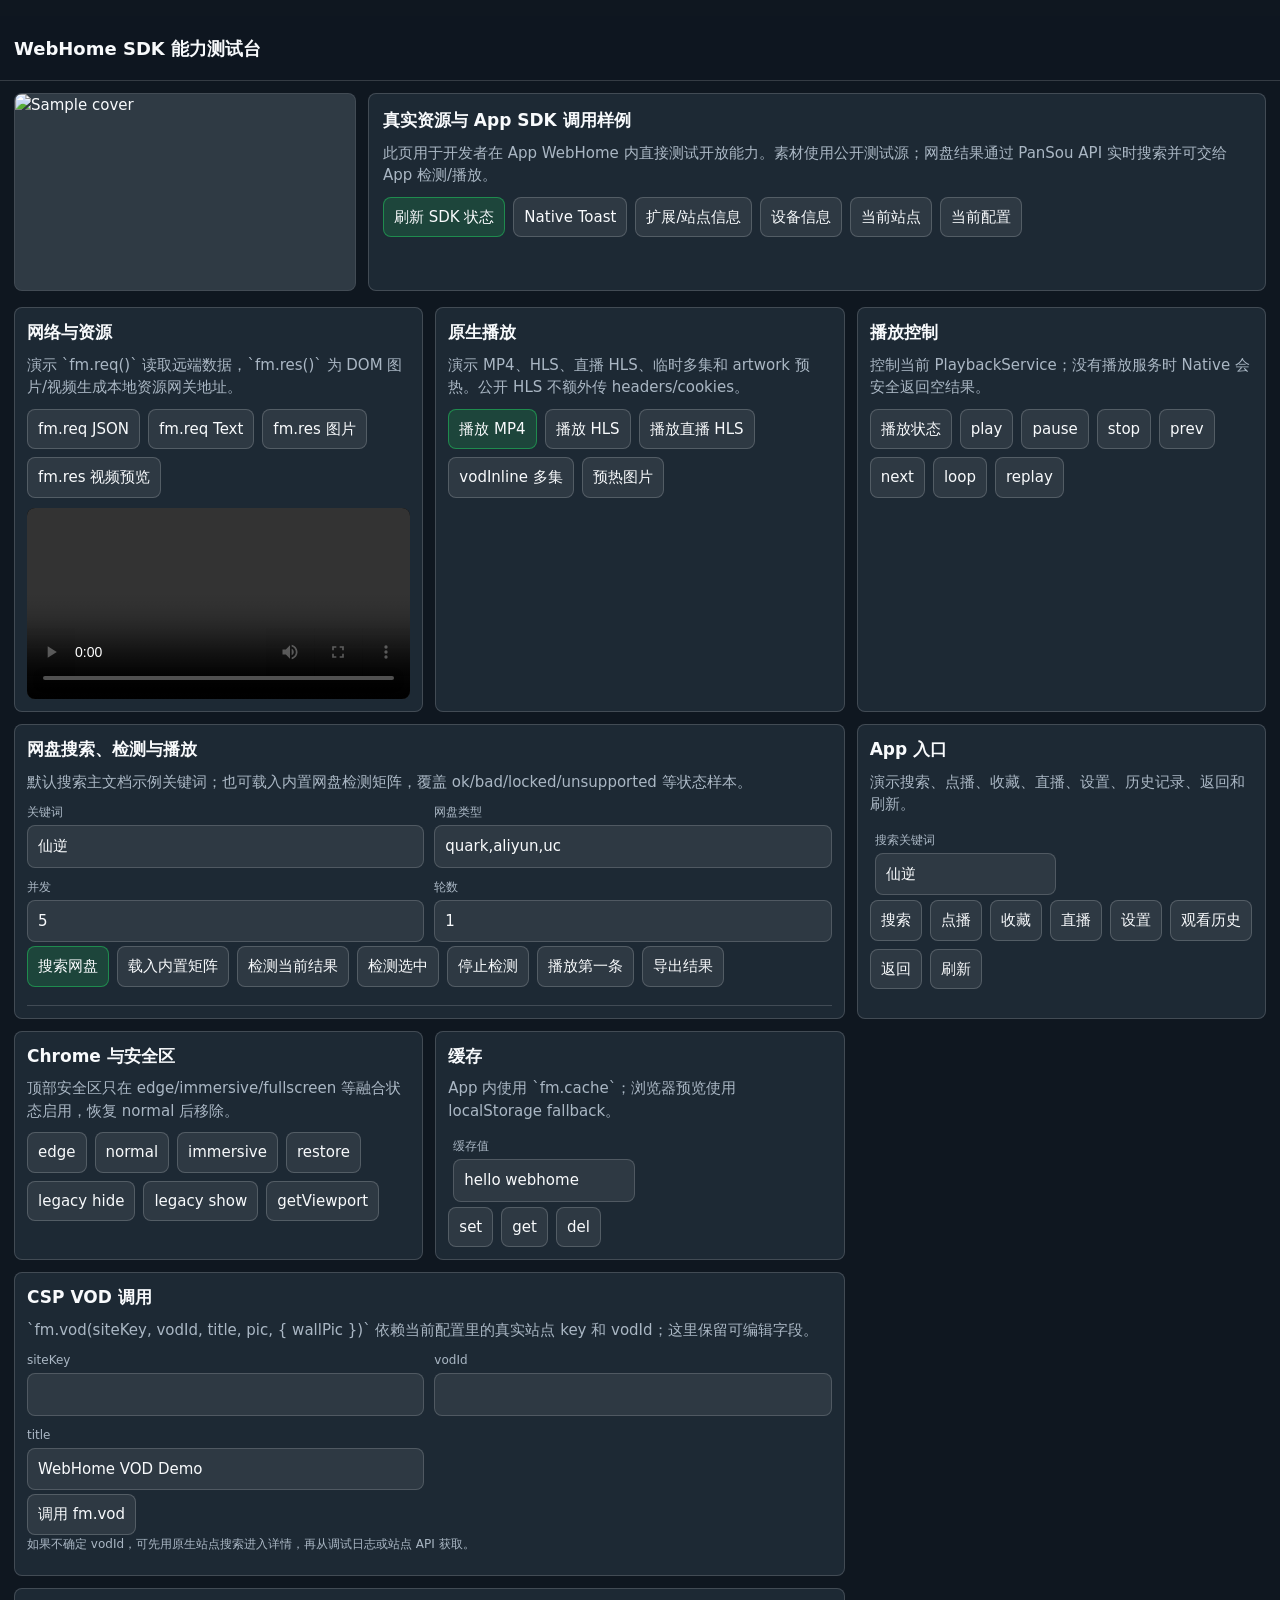
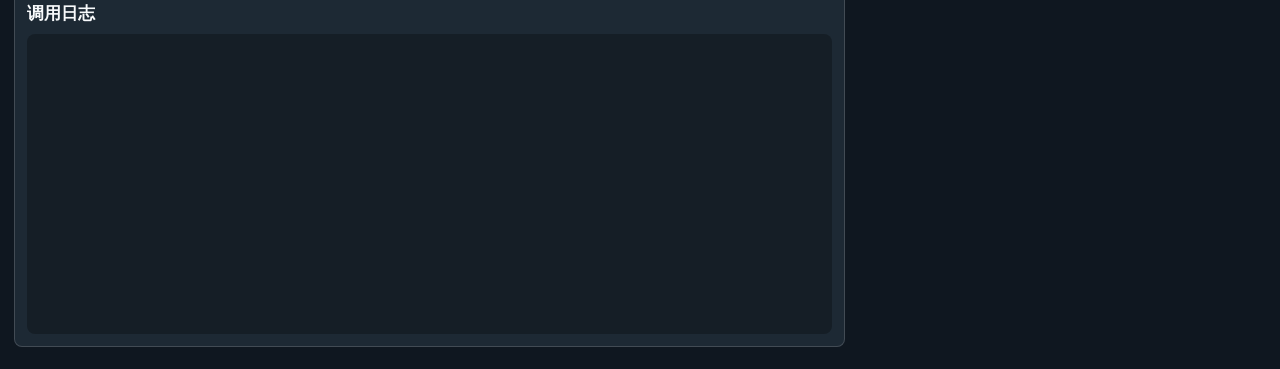
==== webhome-devkit/templates/homepages/app-capabilities-showcase.html @ 97c60332 "Add EXO-only base source (Media3-only, SDKs isolated, demo creds cleared) Import the Caiguale TV cli" ====
<!doctype html>
<html lang="zh-CN">
<head>
  <meta charset="utf-8">
  <meta name="viewport" content="width=device-width,initial-scale=1,viewport-fit=cover">
  <title>WebHome App Capabilities</title>
  <script>
    (function () {
      if (!Array.prototype.forEach) {
        Array.prototype.forEach = function (fn, thisArg) {
          for (var i = 0; i < this.length; i += 1) {
            if (i in this) fn.call(thisArg, this[i], i, this);
          }
        };
      }
      if (!Array.prototype.map) {
        Array.prototype.map = function (fn, thisArg) {
          var out = [];
          for (var i = 0; i < this.length; i += 1) {
            if (i in this) out.push(fn.call(thisArg, this[i], i, this));
          }
          return out;
        };
      }
      if (!Element.prototype.matches) {
        Element.prototype.matches = Element.prototype.msMatchesSelector || Element.prototype.webkitMatchesSelector;
      }
      if (!Element.prototype.closest) {
        Element.prototype.closest = function (selector) {
          var node = this;
          while (node && node.nodeType === 1) {
            if (node.matches && node.matches(selector)) return node;
            node = node.parentElement;
          }
          return null;
        };
      }
      if (!Element.prototype.replaceChildren) {
        Element.prototype.replaceChildren = function () {
          while (this.firstChild) this.removeChild(this.firstChild);
          for (var i = 0; i < arguments.length; i += 1) this.appendChild(arguments[i]);
        };
      }
      var cls = " webhome-ready";
      if (!("gap" in document.documentElement.style)) cls += " no-layout-gap";
      if (!window.CSS || !CSS.supports || !CSS.supports("top", "calc(1px + 1px)")) cls += " no-css-functions";
      if (!("aspectRatio" in document.documentElement.style)) cls += " no-aspect-ratio";
      document.documentElement.className += cls;
    })();
  </script>
  <style>
    :root {
      --fm-web-height: 100vh;
      --fm-safe-top: 0px;
      --fm-safe-right: 0px;
      --fm-safe-bottom: 0px;
      --fm-safe-left: 0px;
      --fm-status-bar-height: 0px;
      --safe-top: var(--fm-safe-top, 0px);
      --safe-bottom: var(--fm-safe-bottom, 0px);
      --active-safe-top: 0px;
      --bg: #0f1720;
      --panel: rgba(34, 46, 58, 0.82);
      --panel-soft: rgba(34, 46, 58, 0.56);
      --line: rgba(255, 255, 255, 0.16);
      --text: #f8fafc;
      --muted: #aab7c4;
      --accent: #22c55e;
      --accent-2: #38bdf8;
      --warn: #f59e0b;
    }
    @supports (top: max(0px, 1px)) {
      :root {
        --safe-top: max(var(--fm-safe-top, 0px), env(safe-area-inset-top, 0px));
        --safe-bottom: max(var(--fm-safe-bottom, 0px), env(safe-area-inset-bottom, 0px));
      }
    }
    html.safe-top-active {
      --active-safe-top: var(--safe-top);
    }
    html,
    body {
      min-height: var(--fm-web-height, 100vh);
      margin: 0;
      background: transparent;
      color: var(--text);
      font: 15px/1.5 system-ui, -apple-system, BlinkMacSystemFont, "Segoe UI", sans-serif;
    }
    html:not(.fm-native) body {
      background: var(--bg);
    }
    button,
    input,
    textarea {
      font: inherit;
    }
    button {
      min-height: 38px;
      border: 1px solid rgba(255, 255, 255, 0.18);
      border-radius: 8px;
      background: rgba(255, 255, 255, 0.08);
      color: var(--text);
      padding: 8px 10px;
    }
    button.primary {
      border-color: rgba(34, 197, 94, 0.55);
      background: rgba(34, 197, 94, 0.18);
    }
    button:focus,
    input:focus,
    textarea:focus {
      outline: 2px solid rgba(56, 189, 248, 0.95);
      outline-offset: 2px;
    }
    input,
    textarea {
      box-sizing: border-box;
      width: 100%;
      border: 1px solid var(--line);
      border-radius: 8px;
      background: rgba(255, 255, 255, 0.08);
      color: var(--text);
      padding: 9px 10px;
    }
    textarea {
      min-height: 72px;
      resize: vertical;
    }
    .app {
      min-height: var(--fm-web-height, 100vh);
      box-sizing: border-box;
      max-width: 1280px;
      margin: 0 auto;
      padding: 16px 14px calc(22px + var(--safe-bottom));
      padding: max(16px, var(--active-safe-top)) 14px calc(22px + var(--safe-bottom));
    }
    .topbar {
      position: sticky;
      top: var(--active-safe-top);
      z-index: 20;
      display: flex;
      align-items: center;
      justify-content: space-between;
      min-height: 48px;
      margin: 0 -14px 12px;
      padding: 8px 14px;
      background: rgba(15, 23, 32, 0.88);
      border-bottom: 1px solid var(--line);
    }
    .topbar h1 {
      margin: 0;
      font-size: 18px;
      letter-spacing: 0;
    }
    .status {
      display: flex;
      flex-wrap: wrap;
      margin: -4px;
    }
    .chip {
      margin: 4px;
      border: 1px solid var(--line);
      border-radius: 999px;
      padding: 4px 8px;
      color: var(--muted);
      background: rgba(255, 255, 255, 0.06);
      white-space: nowrap;
    }
    .chip.ok {
      color: #bbf7d0;
      border-color: rgba(34, 197, 94, 0.5);
    }
    .hero {
      display: flex;
      flex-wrap: wrap;
      margin: -6px -6px 10px;
    }
    .hero-media,
    .hero-copy {
      box-sizing: border-box;
      width: 100%;
      padding: 6px;
    }
    .hero-card,
    .panel {
      border: 1px solid var(--line);
      border-radius: 8px;
      background: var(--panel);
    }
    .hero-card {
      overflow: hidden;
    }
    .hero-media .hero-card {
      height: 148px;
    }
    .hero-card img {
      display: block;
      width: 100%;
      height: 100%;
      min-height: 0;
      object-fit: cover;
      object-position: center;
      background: rgba(255, 255, 255, 0.08);
    }
    .hero-copy-inner {
      min-height: 100%;
      box-sizing: border-box;
      padding: 14px;
    }
    .hero-copy h2,
    .panel h2 {
      margin: 0 0 8px;
      font-size: 17px;
      letter-spacing: 0;
    }
    .hero-copy p,
    .panel p {
      margin: 0 0 10px;
      color: var(--muted);
    }
    .grid {
      display: flex;
      flex-wrap: wrap;
      margin: -6px;
    }
    .panel-wrap {
      box-sizing: border-box;
      width: 100%;
      padding: 6px;
    }
    .panel {
      min-height: 100%;
      box-sizing: border-box;
      padding: 12px;
    }
    .actions {
      display: flex;
      flex-wrap: wrap;
      margin: -4px;
    }
    .actions button,
    .actions input {
      margin: 4px;
    }
    .actions input {
      width: 190px;
      min-height: 38px;
    }
    .preview-video {
      display: block;
      width: 100%;
      max-height: 220px;
      margin-top: 10px;
      border-radius: 8px;
      background: #000;
    }
    .two {
      display: flex;
      flex-wrap: wrap;
      margin: -5px;
    }
    .field {
      box-sizing: border-box;
      width: 100%;
      padding: 5px;
    }
    .field label {
      display: block;
      margin-bottom: 4px;
      color: var(--muted);
      font-size: 12px;
    }
    .result-list {
      margin-top: 10px;
      max-height: 280px;
      overflow: auto;
      border-top: 1px solid var(--line);
    }
    .mini-metrics {
      display: flex;
      flex-wrap: wrap;
      margin: 8px -4px 0;
    }
    .metric-small {
      min-width: 88px;
      margin: 4px;
      padding: 7px 8px;
      border: 1px solid rgba(255, 255, 255, 0.12);
      border-radius: 8px;
      background: rgba(255, 255, 255, 0.05);
      color: var(--muted);
      font-size: 12px;
    }
    .metric-small b {
      display: block;
      color: var(--text);
      font-size: 15px;
    }
    .result-item {
      padding: 10px 0;
      border-bottom: 1px solid var(--line);
    }
    .result-title {
      font-weight: 700;
    }
    .result-url {
      overflow-wrap: anywhere;
      color: var(--muted);
      font-size: 12px;
      margin: 4px 0 8px;
    }
    .result-head {
      display: flex;
      align-items: flex-start;
    }
    .result-head input {
      flex: 0 0 auto;
      width: 18px;
      height: 18px;
      margin: 2px 8px 0 0;
      accent-color: var(--accent-2);
    }
    .result-main {
      min-width: 0;
      flex: 1 1 auto;
    }
    .badge {
      display: inline-block;
      min-width: 56px;
      border-radius: 999px;
      padding: 3px 8px;
      background: rgba(255, 255, 255, 0.08);
      color: var(--muted);
      font-size: 12px;
      text-align: center;
    }
    .badge.ok { color: #bbf7d0; background: rgba(34, 197, 94, 0.15); }
    .badge.bad,
    .badge.error { color: #fecaca; background: rgba(239, 68, 68, 0.15); }
    .badge.locked { color: #fde68a; background: rgba(245, 158, 11, 0.15); }
    .badge.uncertain,
    .badge.preview { color: #bae6fd; background: rgba(56, 189, 248, 0.15); }
    .badge.unsupported,
    .badge.idle { color: #ddd6fe; background: rgba(139, 92, 246, 0.15); }
    .log {
      height: 280px;
      overflow: auto;
      margin: 0;
      padding: 10px;
      border-radius: 8px;
      background: rgba(0, 0, 0, 0.28);
      color: #dbeafe;
      font: 12px/1.5 ui-monospace, SFMono-Regular, Menlo, Consolas, monospace;
      white-space: pre-wrap;
      overflow-wrap: anywhere;
    }
    .note {
      color: var(--muted);
      font-size: 12px;
    }
    @media (min-width: 760px) {
      .hero-media {
        width: 32%;
      }
      .hero-copy {
        width: 68%;
      }
      .hero-media .hero-card {
        height: 180px;
      }
      .panel-wrap {
        width: 50%;
      }
      .panel-wrap.wide {
        width: 100%;
      }
      .field {
        width: 50%;
      }
    }
    @media (min-width: 1120px) {
      .hero-media {
        width: 28%;
      }
      .hero-copy {
        width: 72%;
      }
      .hero-media .hero-card {
        height: 196px;
      }
      .panel-wrap {
        width: 33.3333%;
      }
      .panel-wrap.wide {
        width: 66.6666%;
      }
    }
  </style>
</head>
<body>
  <main class="app">
    <header class="topbar">
      <h1>WebHome SDK 能力测试台</h1>
      <div class="status" id="statusChips"></div>
    </header>

    <section class="hero">
      <div class="hero-media">
        <div class="hero-card">
          <img id="coverImage" alt="Sample cover">
        </div>
      </div>
      <div class="hero-copy">
        <div class="hero-copy-inner hero-card">
          <h2>真实资源与 App SDK 调用样例</h2>
          <p>此页用于开发者在 App WebHome 内直接测试开放能力。素材使用公开测试源；网盘结果通过 PanSou API 实时搜索并可交给 App 检测/播放。</p>
          <div class="actions">
            <button class="primary" data-action="init">刷新 SDK 状态</button>
            <button data-action="toast">Native Toast</button>
            <button data-action="ext-info">扩展/站点信息</button>
            <button data-action="device">设备信息</button>
            <button data-action="site">当前站点</button>
            <button data-action="config">当前配置</button>
          </div>
        </div>
      </div>
    </section>

    <section class="grid">
      <div class="panel-wrap">
        <div class="panel">
          <h2>网络与资源</h2>
          <p>演示 `fm.req()` 读取远端数据，`fm.res()` 为 DOM 图片/视频生成本地资源网关地址。</p>
          <div class="actions">
            <button data-action="req-json">fm.req JSON</button>
            <button data-action="req-text">fm.req Text</button>
            <button data-action="res-image">fm.res 图片</button>
            <button data-action="res-video">fm.res 视频预览</button>
          </div>
          <video id="previewVideo" class="preview-video" controls playsinline></video>
        </div>
      </div>

      <div class="panel-wrap">
        <div class="panel">
          <h2>原生播放</h2>
          <p>演示 MP4、HLS、直播 HLS、临时多集和 artwork 预热。公开 HLS 不额外传 headers/cookies。</p>
          <div class="actions">
            <button class="primary" data-action="play-mp4">播放 MP4</button>
            <button data-action="play-hls">播放 HLS</button>
            <button data-action="play-live">播放直播 HLS</button>
            <button data-action="vod-inline">vodInline 多集</button>
            <button data-action="preload-art">预热图片</button>
          </div>
        </div>
      </div>

      <div class="panel-wrap">
        <div class="panel">
          <h2>播放控制</h2>
          <p>控制当前 PlaybackService；没有播放服务时 Native 会安全返回空结果。</p>
          <div class="actions">
            <button data-action="stat">播放状态</button>
            <button data-ctrl="play">play</button>
            <button data-ctrl="pause">pause</button>
            <button data-ctrl="stop">stop</button>
            <button data-ctrl="prev">prev</button>
            <button data-ctrl="next">next</button>
            <button data-ctrl="loop">loop</button>
            <button data-ctrl="replay">replay</button>
          </div>
        </div>
      </div>

      <div class="panel-wrap wide">
        <div class="panel">
          <h2>网盘搜索、检测与播放</h2>
          <p>默认搜索主文档示例关键词；也可载入内置网盘检测矩阵，覆盖 ok/bad/locked/unsupported 等状态样本。</p>
          <div class="two">
            <div class="field">
              <label for="panKeyword">关键词</label>
              <input id="panKeyword" value="仙逆">
            </div>
            <div class="field">
              <label for="panTypes">网盘类型</label>
              <input id="panTypes" value="quark,aliyun,uc">
            </div>
            <div class="field">
              <label for="panConcurrency">并发</label>
              <input id="panConcurrency" value="5">
            </div>
            <div class="field">
              <label for="panRounds">轮数</label>
              <input id="panRounds" value="1">
            </div>
          </div>
          <div class="actions">
            <button class="primary" data-action="pan-search">搜索网盘</button>
            <button data-action="pan-load-matrix">载入内置矩阵</button>
            <button data-action="pan-check-visible">检测当前结果</button>
            <button data-action="pan-check-selected">检测选中</button>
            <button data-action="pan-stop">停止检测</button>
            <button data-action="pan-play-first">播放第一条</button>
            <button data-action="pan-export">导出结果</button>
          </div>
          <div class="mini-metrics" id="panMetrics"></div>
          <div class="result-list" id="panResults"></div>
        </div>
      </div>

      <div class="panel-wrap">
        <div class="panel">
          <h2>App 入口</h2>
          <p>演示搜索、点播、收藏、直播、设置、历史记录、返回和刷新。</p>
          <div class="field">
            <label for="searchKeyword">搜索关键词</label>
            <input id="searchKeyword" value="仙逆">
          </div>
          <div class="actions">
            <button data-action="app-search">搜索</button>
            <button data-action="open-vod">点播</button>
            <button data-action="open-keep">收藏</button>
            <button data-action="open-live">直播</button>
            <button data-action="open-setting">设置</button>
            <button data-action="history">观看历史</button>
            <button data-action="back">返回</button>
            <button data-action="reload">刷新</button>
          </div>
        </div>
      </div>

      <div class="panel-wrap">
        <div class="panel">
          <h2>Chrome 与安全区</h2>
          <p>顶部安全区只在 edge/immersive/fullscreen 等融合状态启用，恢复 normal 后移除。</p>
          <div class="actions">
            <button data-action="chrome-edge">edge</button>
            <button data-action="chrome-normal">normal</button>
            <button data-action="chrome-immersive">immersive</button>
            <button data-action="chrome-restore">restore</button>
            <button data-action="toolbar-hide">legacy hide</button>
            <button data-action="toolbar-show">legacy show</button>
            <button data-action="viewport">getViewport</button>
          </div>
        </div>
      </div>

      <div class="panel-wrap">
        <div class="panel">
          <h2>缓存</h2>
          <p>App 内使用 `fm.cache`；浏览器预览使用 localStorage fallback。</p>
          <div class="field">
            <label for="cacheValue">缓存值</label>
            <input id="cacheValue" value="hello webhome">
          </div>
          <div class="actions">
            <button data-action="cache-set">set</button>
            <button data-action="cache-get">get</button>
            <button data-action="cache-del">del</button>
          </div>
        </div>
      </div>

      <div class="panel-wrap wide">
        <div class="panel">
          <h2>CSP VOD 调用</h2>
          <p>`fm.vod(siteKey, vodId, title, pic, { wallPic })` 依赖当前配置里的真实站点 key 和 vodId；这里保留可编辑字段。</p>
          <div class="two">
            <div class="field">
              <label for="vodSiteKey">siteKey</label>
              <input id="vodSiteKey" value="">
            </div>
            <div class="field">
              <label for="vodId">vodId</label>
              <input id="vodId" value="">
            </div>
            <div class="field">
              <label for="vodTitle">title</label>
              <input id="vodTitle" value="WebHome VOD Demo">
            </div>
          </div>
          <div class="actions">
            <button data-action="vod">调用 fm.vod</button>
          </div>
          <p class="note">如果不确定 vodId，可先用原生站点搜索进入详情，再从调试日志或站点 API 获取。</p>
        </div>
      </div>

      <div class="panel-wrap wide">
        <div class="panel">
          <h2>调用日志</h2>
          <pre class="log" id="log"></pre>
        </div>
      </div>
    </section>
  </main>

  <script>
    (function () {
      var TEST = {
        apiJson: "https://so.252035.xyz/api/search",
        apiText: "https://sf1-cdn-tos.huoshanstatic.com/obj/media-fe/xgplayer_doc_video/hls/xgplayer-demo.m3u8",
        mp4: "https://sf1-cdn-tos.huoshanstatic.com/obj/media-fe/xgplayer_doc_video/mp4/xgplayer-demo-720p.mp4",
        hls: "https://sf1-cdn-tos.huoshanstatic.com/obj/media-fe/xgplayer_doc_video/hls/xgplayer-demo.m3u8",
        liveHls: "https://sf1-cdn-tos.huoshanstatic.com/obj/media-fe/xgplayer_doc_video/hls/xgplayer-demo.m3u8",
        hlsAlt: "https://sf1-cdn-tos.huoshanstatic.com/obj/media-fe/xgplayer_doc_video/hls/xgplayer-demo.m3u8",
        poster: "https://puui.qpic.cn/vcover_vt_pic/0/mzc00200aaogpgh1695600088596/0",
        backdrop: "https://vcover-vt-pic.puui.qpic.cn/vcover_vt_pic/0/mzc00200aaogpgh1695600088596/0",
        panApi: "https://so.252035.xyz/api/search",
        fallbackPan: [
          { group: "PanSou", type: "quark", url: "https://pan.quark.cn/s/ce7cdc572efb", password: "", title: "PanSou sample quark" },
          { group: "PanSou", type: "aliyun", url: "https://www.alipan.com/s/hLG6Zkmvtip", password: "", title: "PanSou sample aliyun" },
          { group: "PanSou", type: "uc", url: "https://drive.uc.cn/s/e47cb865729f4", password: "", title: "PanSou sample uc" }
        ],
        panMatrix: [
          { group: "UC网盘", type: "uc", url: "https://drive.uc.cn/s/e1ebe95d144c4?public=1", title: "UC 公开分享" },
          { group: "UC网盘", type: "uc", url: "https://drive.uc.cn/s/m7and23e132a1?public=1", title: "UC 无效样本" },
          { group: "阿里云", type: "aliyun", url: "https://www.aliyundrive.com/s/hz1HHxhahsE", title: "aliyundrive 公开分享" },
          { group: "阿里云", type: "aliyun", url: "https://www.alipan.com/s/QbaHJ71QjV1", title: "alipan 公开分享" },
          { group: "阿里云", type: "aliyun", url: "https://www.alipan.com/s/GMrv1QCZhNB", title: "alipan 带提取码" },
          { group: "115", type: "115", url: "https://115cdn.com/s/swh88n13z72?password=r9b2#", password: "", title: "115 带访问码" },
          { group: "115", type: "115", url: "https://115.com/s/sw313r03zx1", title: "115 失效/违规样本" },
          { group: "夸克", type: "quark", url: "https://pan.quark.cn/s/9803af406f13", title: "夸克公开分享" },
          { group: "夸克", type: "quark", url: "https://pan.quark.cn/s/f161a5364657", title: "夸克提取码样本" },
          { group: "夸克", type: "quark", url: "https://pan.quark.cn/s/9803af406f15", title: "夸克不存在样本" },
          { group: "123", type: "123", url: "https://www.123pan.com/s/i4uaTd-WHn0", title: "123pan 公开分享" },
          { group: "123", type: "123", url: "https://www.123912.com/s/U8f2Td-ZeOX", title: "123912 域名" },
          { group: "123", type: "123", url: "https://www.123pan.com/s/A6cA-AKH11", title: "123 外链不存在样本" },
          { group: "天翼", type: "tianyi", url: "https://cloud.189.cn/t/viy2quQzMBne", title: "天翼公开分享" },
          { group: "天翼", type: "tianyi", url: "https://cloud.189.cn/web/share?code=UfUjiiFRbymq", title: "天翼带密码长链接" },
          { group: "天翼", type: "tianyi", url: "https://cloud.189.cn/t/notexist", title: "天翼不存在样本" },
          { group: "百度", type: "baidu", url: "https://pan.baidu.com/s/1rIcc6X7D3rVzNSqivsRejw?pwd=0w0j", password: "", title: "百度带提取码分享" },
          { group: "百度", type: "baidu", url: "https://pan.baidu.com/s/1TMhfQ5yNnlPPSGbw4RQ-LA?pwd=6j77", password: "", title: "百度提取码样本" },
          { group: "百度", type: "baidu", url: "https://pan.baidu.com/s/1notexist", title: "百度不存在样本" }
        ]
      };
      var root = document.documentElement;
      var state = {
        chromeMode: "",
        systemBarsHidden: false,
        panResults: [],
        panRunning: false,
        panAbort: false,
        panTotal: 0,
        panDone: 0,
        panStartedAt: 0,
        panLastExport: null
      };

      function $(id) {
        return document.getElementById(id);
      }

      function text(value) {
        if (value == null) return "";
        return String(value);
      }

      function short(value, length) {
        value = text(value);
        length = length || 700;
        return value.length > length ? value.slice(0, length) + "...(" + value.length + " chars)" : value;
      }

      function json(value) {
        try {
          return JSON.stringify(value, null, 2);
        } catch (e) {
          return String(value);
        }
      }

      function log(name, value) {
        var el = $("log");
        var line = "[" + new Date().toLocaleTimeString() + "] " + name + "\n" + short(typeof value === "string" ? value : json(value), 2200) + "\n\n";
        el.textContent = line + el.textContent;
      }

      function localHeaders(headers) {
        var out = {};
        if (!headers || !headers.forEach) return out;
        headers.forEach(function (value, key) {
          out[key] = value;
        });
        return out;
      }

      function browserSdk() {
        return {
          req: function (url, options) {
            options = options || {};
            if (!window.fetch) {
              return Promise.resolve({ ok: false, status: 0, url: url, headers: {}, body: "", error: "fetch unavailable" });
            }
            return fetch(url, {
              method: options.method || "GET",
              headers: options.headers || {},
              body: options.body || undefined
            }).then(function (response) {
              var type = options.responseType || "text";
              var bodyPromise = type === "json" ? response.json() : response.text();
              return bodyPromise.then(function (body) {
                return { ok: response.ok, status: response.status, url: response.url, headers: localHeaders(response.headers), body: body };
              });
            }).catch(function (e) {
              return { ok: false, status: 0, url: url, headers: {}, body: "", error: e && e.message ? e.message : String(e) };
            });
          },
          res: function (url) { return url; },
          play: function (url, title, options) {
            $("previewVideo").src = url;
            $("previewVideo").play().catch(function () {});
            return Promise.resolve({ preview: true, url: url, title: title, options: options || {} });
          },
          vod: function (siteKey, vodId, title, pic, options) {
            return Promise.resolve({ preview: true, siteKey: siteKey, vodId: vodId, title: title, pic: pic, options: options || {} });
          },
          vodInline: function (payload) { return Promise.resolve({ preview: true, payload: payload }); },
          preloadArtwork: function (pic, wallPic) {
            var img1 = new Image();
            var img2 = new Image();
            img1.src = pic;
            img2.src = wallPic;
            return Promise.resolve({ preview: true, pic: pic, wallPic: wallPic });
          },
          ctrl: function (action) { return Promise.resolve({ preview: true, action: action }); },
          stat: function () { return Promise.resolve({ preview: true, state: 1 }); },
          search: function (keyword, options) { return Promise.resolve({ preview: true, keyword: keyword, options: options || {} }); },
          openVod: function () { return Promise.resolve({ preview: true, open: "vod" }); },
          openLive: function () { return Promise.resolve({ preview: true, open: "live" }); },
          openKeep: function () { return Promise.resolve({ preview: true, open: "keep" }); },
          openSetting: function () { return Promise.resolve({ preview: true, open: "setting" }); },
          history: function () { return Promise.resolve([]); },
          pan: {
            check: function (items) {
              return Promise.resolve(items.map(function (item) {
                return { type: item.type, url: item.url, state: "preview" };
              }));
            },
            play: function (item) { return Promise.resolve({ preview: true, item: item }); }
          },
          check: function (items) { return this.pan.check(items); },
          cache: {
            get: function (key, rule) { return Promise.resolve(localStorage.getItem("fm-demo:" + (rule || "") + ":" + key) || ""); },
            set: function (key, value, rule) { localStorage.setItem("fm-demo:" + (rule || "") + ":" + key, value); return Promise.resolve({}); },
            del: function (key, rule) { localStorage.removeItem("fm-demo:" + (rule || "") + ":" + key); return Promise.resolve({}); }
          },
          ui: {
            setToolbar: function (visible) { return Promise.resolve({ preview: true, toolbar: visible }); },
            setChrome: function (options) { updateSafeAreaMode({ chromeMode: options && options.mode ? options.mode : "normal", systemBarsHidden: false }); return Promise.resolve({ preview: true, chrome: options }); },
            restoreChrome: function () { updateSafeAreaMode({ chromeMode: "edge", systemBarsHidden: false }); return Promise.resolve({ preview: true, restore: true }); },
            getViewport: function () { return Promise.resolve({ width: innerWidth, height: innerHeight, safeTop: 0, safeBottom: 0, chromeMode: state.chromeMode || "browser", systemBarsHidden: false }); }
          },
          ext: {
            info: function () { return Promise.resolve({ preview: true, enabled: false }); },
            log: function (message, data) { log("fm.ext.log preview", { message: message, data: data }); return Promise.resolve({}); },
            toast: function (message) { log("toast preview", message); return Promise.resolve({}); }
          },
          device: function () { return Promise.resolve({ name: navigator.userAgent, ip: location.origin, type: -1, time: Date.now() }); },
          site: function () { return Promise.resolve({ key: "browser-preview", name: "Browser Preview", homePage: location.href, type: 3 }); },
          config: function () { return Promise.resolve({ id: 0, url: location.href, desc: "Browser Preview", driveCheck: true }); },
          back: function () { history.back(); return Promise.resolve({ preview: true }); },
          reload: function () { location.reload(); return Promise.resolve({ preview: true }); }
        };
      }

      function sdk() {
        return window.fm || browserSdk();
      }

      function call(name, fn) {
        var started = Date.now();
        log(name + " start", {});
        try {
          return Promise.resolve(fn(sdk())).then(function (value) {
            log(name + " ok (" + (Date.now() - started) + "ms)", value == null ? {} : value);
            refreshStatus();
            return value;
          }).catch(function (e) {
            log(name + " error", e && e.stack ? e.stack : e);
          });
        } catch (e) {
          log(name + " error", e && e.stack ? e.stack : e);
          return Promise.resolve();
        }
      }

      function readRootPixel(name) {
        var value = getComputedStyle(root).getPropertyValue(name);
        var numberValue = parseFloat(value || "0");
        return isNaN(numberValue) ? 0 : numberValue;
      }

      function shouldUseTopSafeArea(detail) {
        detail = detail || {};
        var mode = String(detail.chromeMode || state.chromeMode || "").toLowerCase();
        var hidden = typeof detail.systemBarsHidden === "undefined" ? state.systemBarsHidden : !!detail.systemBarsHidden;
        var safeTop = Number(detail.safeTop);
        var statusBarHeight = Number(detail.statusBarHeight);
        if (isNaN(safeTop)) safeTop = readRootPixel("--fm-safe-top");
        if (isNaN(statusBarHeight)) statusBarHeight = readRootPixel("--fm-status-bar-height");
        if (hidden && safeTop <= 0 && statusBarHeight <= 0) return false;
        return mode === "edge" || mode === "immersive" || mode === "fullscreen" || hidden;
      }

      function updateSafeAreaMode(detail) {
        detail = detail || {};
        if (detail.chromeMode) state.chromeMode = String(detail.chromeMode).toLowerCase();
        if (typeof detail.systemBarsHidden !== "undefined") state.systemBarsHidden = !!detail.systemBarsHidden;
        root.classList.toggle("safe-top-active", shouldUseTopSafeArea(detail));
        refreshStatus();
      }

      function refreshSafeAreaMode() {
        if (!window.fm || !fm.ui || !fm.ui.getViewport) {
          updateSafeAreaMode({});
          return Promise.resolve({});
        }
        return Promise.resolve(fm.ui.getViewport()).then(function (detail) {
          updateSafeAreaMode(detail || {});
          return detail;
        }).catch(function () {
          updateSafeAreaMode({});
          return {};
        });
      }

      function refreshStatus() {
        var chips = [
          { text: window.fm ? "SDK: native" : "SDK: browser", ok: !!window.fm },
          { text: "mode: " + (state.chromeMode || "unknown"), ok: root.classList.contains("safe-top-active") },
          { text: "safeTop: " + readRootPixel("--fm-safe-top") + "px", ok: readRootPixel("--fm-safe-top") > 0 }
        ];
        $("statusChips").innerHTML = chips.map(function (chip) {
          return '<span class="chip ' + (chip.ok ? "ok" : "") + '">' + escapeHtml(chip.text) + '</span>';
        }).join("");
      }

      function escapeHtml(value) {
        return text(value)
          .replace(/&/g, "&amp;")
          .replace(/</g, "&lt;")
          .replace(/>/g, "&gt;")
          .replace(/"/g, "&quot;");
      }

      function mediaOptions(format) {
        return {
          pic: TEST.poster,
          wallPic: TEST.backdrop,
          format: format || undefined
        };
      }

      function normalizePanItem(item, index) {
        item = item || {};
        return {
          id: item.id || ("pan-" + index + "-" + Math.random()),
          group: item.group || "PanSou",
          type: item.type || "quark",
          url: item.url || "",
          password: item.password || item.pwd || "",
          title: item.title || item.note || item.name || item.url || "pan resource",
          pic: item.pic || TEST.poster,
          wallPic: item.wallPic || TEST.backdrop,
          selected: item.selected !== false,
          state: item.state || "idle",
          summary: item.summary || "",
          cache_hit: !!item.cache_hit,
          elapsed: item.elapsed || 0,
          raw: item.raw || null,
          error: item.error || ""
        };
      }

      function renderPanResults(items) {
        state.panResults = (items || []).map(function (item, index) {
          return normalizePanItem(item, index);
        });
        updatePanMetrics();
        if (!state.panResults.length) {
          $("panResults").innerHTML = '<div class="result-item"><div class="note">暂无结果</div></div>';
          return;
        }
        $("panResults").innerHTML = state.panResults.map(function (item, index) {
          return '<div class="result-item" data-index="' + index + '">'
            + '<div class="result-head">'
            + '<input type="checkbox" data-pan-select="' + index + '"' + (item.selected ? " checked" : "") + '>'
            + '<div class="result-main">'
            + '<div class="result-title">' + escapeHtml(item.title || item.note || item.url) + '</div>'
            + '<div class="result-url">' + escapeHtml(item.group + " | " + item.type + " | " + item.url + (item.password ? " | pwd: """)) + '</div>'
            + '<span class="badge ' + escapeHtml(item.state) + '">' + escapeHtml(item.state) + '</span> '
            + '<span class="note">' + escapeHtml((item.cache_hit ? "cache hit · " : "") + (item.elapsed ? item.elapsed + "ms · " : "") + (item.error || item.summary || "")) + '</span>'
            + '<div class="actions">'
            + '<button data-pan-check="' + index + '">检测</button>'
            + '<button class="primary" data-pan-play="' + index + '">播放</button>'
            + '</div>'
            + '</div>'
            + '</div>'
            + '</div>';
        }).join("");
      }

      function updatePanRow(index) {
        var item = state.panResults[index];
        var row = document.querySelector('[data-index="' + index + '"]');
        if (!item || !row) {
          updatePanMetrics();
          return;
        }
        var badge = row.querySelector(".badge");
        var note = row.querySelector(".note");
        if (badge) {
          badge.className = "badge " + item.state;
          badge.textContent = item.state;
        }
        if (note) {
          note.textContent = (item.cache_hit ? "cache hit · " : "") + (item.elapsed ? item.elapsed + "ms · " : "") + (item.error || item.summary || "");
        }
        updatePanMetrics();
      }

      function updatePanMetrics() {
        var items = state.panResults || [];
        var counts = {};
        var done = 0;
        var cache = 0;
        items.forEach(function (item) {
          counts[item.state] = (counts[item.state] || 0) + 1;
          if (item.state !== "idle" && item.state !== "running") done += 1;
          if (item.cache_hit) cache += 1;
        });
        $("panMetrics").innerHTML = [
          ["完成", state.panRunning ? state.panDone + "/" + state.panTotal : done + "/" + items.length],
          ["ok/bad/locked", (counts.ok || 0) + "/" + (counts.bad || 0) + "/" + (counts.locked || 0)],
          ["uncertain/error", ((counts.uncertain || 0) + (counts.unsupported || 0)) + "/" + (counts.error || 0)],
          ["缓存命中", cache],
          ["耗时", state.panStartedAt ? (Date.now() - state.panStartedAt) + "ms" : "0ms"]
        ].map(function (metric) {
          return '<span class="metric-small"><b>' + escapeHtml(metric[1]) + '</b>' + escapeHtml(metric[0]) + '</span>';
        }).join("");
      }

      function normalizePanResults(body) {
        var data = body && body.data ? body.data : body;
        var merged = data && data.merged_by_type ? data.merged_by_type : {};
        var out = [];
        Object.keys(merged).forEach(function (type) {
          var list = merged[type] || [];
          list.slice(0, 5).forEach(function (item) {
            out.push({
              group: "PanSou",
              type: type,
              url: item.url,
              password: item.password || item.pwd || "",
              title: item.note || item.name || type + " resource",
              pic: item.images && item.images[0] ? item.images[0] : TEST.poster,
              wallPic: TEST.backdrop
            });
          });
        });
        return out.slice(0, 18);
      }

      function panSearch(api) {
        var keyword = $("panKeyword").value || "仙逆";
        var types = ($("panTypes").value || "quark,aliyun,uc").split(",");
        var cleanTypes = [];
        types.forEach(function (item) {
          item = item.replace(/^\s+|\s+$/g, "");
          if (item) cleanTypes.push(item);
        });
        return api.req(TEST.panApi, {
          method: "POST",
          headers: { "Content-Type": "application/json" },
          body: JSON.stringify({ kw: keyword, res: "merge", src: "all", cloud_types: cleanTypes }),
          responseType: "json",
          timeout: 30
        }).then(function (response) {
          if (!response || !response.ok) {
            renderPanResults(TEST.fallbackPan);
            return { response: response, fallback: TEST.fallbackPan };
          }
          var items = normalizePanResults(response.body);
          if (!items.length) items = TEST.fallbackPan;
          renderPanResults(items);
          return { total: items.length, items: items.slice(0, 5) };
        });
      }

      function panCheckItems(api, items) {
        return api.config().then(function (config) {
          if (config && config.driveCheck === false) return { skipped: "driveCheck disabled" };
          return api.pan.check(items.map(function (item) {
            return { type: item.type, url: item.url, password: item.password || item.pwd || "" };
          }));
        });
      }

      function panResultList(response) {
        if (!response) return [];
        if (response.results && response.results.length) return response.results;
        if (response.length) return response;
        if (response.skipped) return [{ state: "unsupported", summary: response.skipped }];
        return [];
      }

      function applyPanResult(index, result, elapsed) {
        var item = state.panResults[index];
        if (!item) return;
        result = result || {};
        item.raw = result;
        item.state = result.state || "uncertain";
        item.summary = result.summary || result.message || "无返回说明";
        item.cache_hit = !!result.cache_hit;
        item.elapsed = elapsed || 0;
        item.error = "";
        updatePanRow(index);
      }

      function applyPanError(index, error, elapsed) {
        var item = state.panResults[index];
        if (!item) return;
        item.raw = null;
        item.state = "error";
        item.summary = "";
        item.cache_hit = false;
        item.elapsed = elapsed || 0;
        item.error = error && error.message ? error.message : String(error || "检测失败");
        updatePanRow(index);
      }

      function panSelectedIndexes(limitAll) {
        var indexes = [];
        state.panResults.forEach(function (item, index) {
          if (limitAll || item.selected) indexes.push(index);
        });
        return indexes;
      }

      function numberInput(id, min, max, fallback) {
        var value = Number($(id).value || fallback);
        if (isNaN(value)) value = fallback;
        return Math.max(min, Math.min(max, value));
      }

      function runPanBatch(api, indexes) {
        if (!indexes.length || state.panRunning) return Promise.resolve({ skipped: "no items" });
        var started = Date.now();
        state.panRunning = true;
        state.panAbort = false;
        state.panTotal = indexes.length;
        state.panDone = 0;
        state.panStartedAt = started;
        indexes.forEach(function (index) {
          state.panResults[index].state = "running";
          state.panResults[index].error = "";
          state.panResults[index].elapsed = 0;
          updatePanRow(index);
        });
        return panCheckItems(api, indexes.map(function (index) { return state.panResults[index]; })).then(function (response) {
          var results = panResultList(response);
          indexes.forEach(function (index, offset) {
            applyPanResult(index, results[offset] || results[0], Date.now() - started);
          });
          state.panDone = indexes.length;
          return { count: indexes.length, elapsed: Date.now() - started, response: response };
        }).catch(function (e) {
          indexes.forEach(function (index) { applyPanError(index, e, Date.now() - started); });
          return { error: e && e.message ? e.message : String(e) };
        }).then(function (result) {
          state.panRunning = false;
          updatePanMetrics();
          return result;
        });
      }

      function runPanConcurrent(api, indexes) {
        if (!indexes.length || state.panRunning) return Promise.resolve({ skipped: "no items" });
        var concurrency = numberInput("panConcurrency", 1, 20, 5);
        var rounds = numberInput("panRounds", 1, 20, 1);
        var jobs = [];
        var cursor = 0;
        var started = Date.now();
        var workers = [];
        indexes.forEach(function (index) {
          for (var i = 0; i < rounds; i += 1) jobs.push({ index: index, round: i });
        });
        state.panRunning = true;
        state.panAbort = false;
        state.panTotal = jobs.length;
        state.panDone = 0;
        state.panStartedAt = started;
        function nextJob() {
          if (state.panAbort) return Promise.resolve();
          var job = jobs[cursor];
          cursor += 1;
          if (!job) return Promise.resolve();
          var item = state.panResults[job.index];
          var itemStart = Date.now();
          item.state = "running";
          item.error = "";
          updatePanRow(job.index);
          return panCheckItems(api, [item]).then(function (response) {
            var results = panResultList(response);
            applyPanResult(job.index, results[0], Date.now() - itemStart);
            if (job.round > 0) item.summary = (item.summary || "") + " · round " + (job.round + 1);
            updatePanRow(job.index);
          }).catch(function (e) {
            applyPanError(job.index, e, Date.now() - itemStart);
          }).then(function () {
            state.panDone += 1;
            updatePanMetrics();
            return nextJob();
          });
        }
        for (var w = 0; w < Math.min(concurrency, jobs.length); w += 1) workers.push(nextJob());
        return Promise.all(workers).then(function () {
          state.panRunning = false;
          updatePanMetrics();
          return { jobs: jobs.length, done: state.panDone, concurrency: concurrency, rounds: rounds, elapsed: Date.now() - started };
        });
      }

      function panPlay(api, item) {
        return api.pan.play({
          type: item.type,
          url: item.url,
          password: item.password || "",
          title: item.title || item.url,
          pic: item.pic || TEST.poster,
          wallPic: item.wallPic || TEST.backdrop
        });
      }

      var actions = {
        init: function () { return refreshSafeAreaMode(); },
        toast: function (api) { return api.ext && api.ext.toast ? api.ext.toast("WebHome SDK toast") : {}; },
        "ext-info": function (api) { return api.ext && api.ext.info ? api.ext.info() : {}; },
        device: function (api) { return api.device(); },
        site: function (api) { return api.site(); },
        config: function (api) { return api.config(); },
        "req-json": function (api) {
          return api.req(TEST.apiJson, {
            method: "POST",
            headers: { "Content-Type": "application/json" },
            body: JSON.stringify({ kw: "仙逆", res: "merge", src: "all", cloud_types: ["quark"] }),
            responseType: "json",
            timeout: 15
          });
        },
        "req-text": function (api) { return api.req(TEST.apiText, { responseType: "text", timeout: 15 }); },
        "res-image": function (api) {
          $("coverImage").src = api.res(TEST.backdrop);
          return { src: $("coverImage").src };
        },
        "res-video": function (api) {
          $("previewVideo").src = api.res(TEST.mp4);
          return { src: $("previewVideo").src };
        },
        "play-mp4": function (api) { return api.play(TEST.mp4, "XGPlayer domestic MP4", mediaOptions()); },
        "play-hls": function (api) { return api.play(TEST.hls, "XGPlayer domestic HLS", mediaOptions("application/x-mpegURL")); },
        "play-live": function (api) { return api.play(TEST.liveHls, "Domestic HLS live-style demo", mediaOptions("application/x-mpegURL")); },
        "vod-inline": function (api) {
          window.__fmWebHomeInlineResolver = function (episode) {
            if (episode && episode.name === "Resolver HLS") {
              return Promise.resolve({ url: TEST.hlsAlt, format: "application/x-mpegURL" });
            }
            return Promise.resolve({ url: TEST.mp4 });
          };
          return api.vodInline({
            vod_id: "webhome-sdk-showcase",
            vod_name: "WebHome SDK Showcase",
            vod_pic: TEST.poster,
            wallPic: TEST.backdrop,
            vod_play_from: "WebHome Demo",
            mark: "MP4",
            episodes: [
              { name: "MP4", url: TEST.mp4 },
              { name: "HLS", url: TEST.hls, format: "application/x-mpegURL" },
              { name: "Live HLS", url: TEST.liveHls, format: "application/x-mpegURL" },
              { name: "Resolver HLS", pageUrl: location.href + "#resolver", resolve: true }
            ]
          });
        },
        "preload-art": function (api) { return api.preloadArtwork(TEST.poster, TEST.backdrop); },
        stat: function (api) { return api.stat(); },
        "pan-search": panSearch,
        "pan-load-matrix": function () {
          renderPanResults(TEST.panMatrix);
          return { count: TEST.panMatrix.length };
        },
        "pan-check-visible": function (api) {
          if (!state.panResults.length) renderPanResults(TEST.fallbackPan);
          return runPanBatch(api, panSelectedIndexes(true).slice(0, 10));
        },
        "pan-check-selected": function (api) {
          if (!state.panResults.length) renderPanResults(TEST.fallbackPan);
          return runPanConcurrent(api, panSelectedIndexes(false));
        },
        "pan-stop": function () {
          state.panAbort = true;
          return { stopping: true, done: state.panDone, total: state.panTotal };
        },
        "pan-play-first": function (api) {
          var item = state.panResults[0] || TEST.fallbackPan[0];
          return panPlay(api, item);
        },
        "pan-export": function () {
          state.panLastExport = {
            exported_at: new Date().toISOString(),
            results: state.panResults.map(function (item) {
              return {
                group: item.group,
                type: item.type,
                url: item.url,
                password: item.password,
                title: item.title,
                state: item.state,
                summary: item.summary,
                cache_hit: item.cache_hit,
                elapsed: item.elapsed,
                error: item.error,
                raw: item.raw
              };
            })
          };
          return state.panLastExport;
        },
        "app-search": function (api) { return api.search($("searchKeyword").value || "仙逆", { direct: true }); },
        "open-vod": function (api) { return api.openVod(); },
        "open-keep": function (api) { return api.openKeep(); },
        "open-live": function (api) { return api.openLive(); },
        "open-setting": function (api) { return api.openSetting(); },
        history: function (api) { return api.history(); },
        back: function (api) { return api.back(); },
        reload: function (api) { return api.reload(); },
        "chrome-edge": function (api) { return api.ui.setChrome({ mode: "edge", statusBarStyle: "light", navigationBarStyle: "light", restoreAffordance: "auto", startup: true }); },
        "chrome-normal": function (api) { return api.ui.setChrome({ mode: "normal", statusBarStyle: "auto", navigationBarStyle: "auto", startup: true }); },
        "chrome-immersive": function (api) { return api.ui.setChrome({ mode: "immersive", statusBarStyle: "light", navigationBarStyle: "light", restoreAffordance: "native" }); },
        "chrome-restore": function (api) { return api.ui.restoreChrome(); },
        "toolbar-hide": function (api) { return api.ui.setToolbar(false); },
        "toolbar-show": function (api) { return api.ui.setToolbar(true); },
        viewport: function (api) { return api.ui.getViewport().then(function (detail) { updateSafeAreaMode(detail || {}); return detail; }); },
        "cache-set": function (api) { return api.cache.set("capability-demo", $("cacheValue").value || "", "webhome"); },
        "cache-get": function (api) { return api.cache.get("capability-demo", "webhome"); },
        "cache-del": function (api) { return api.cache.del("capability-demo", "webhome"); },
        vod: function (api) {
          return api.vod($("vodSiteKey").value, $("vodId").value, $("vodTitle").value, TEST.poster, { wallPic: TEST.backdrop });
        }
      };

      document.addEventListener("click", function (event) {
        var select = event.target.closest("[data-pan-select]");
        if (select) {
          var selectIndex = Number(select.getAttribute("data-pan-select"));
          if (state.panResults[selectIndex]) state.panResults[selectIndex].selected = !!select.checked;
          updatePanMetrics();
          return;
        }
        var ctrl = event.target.closest("[data-ctrl]");
        if (ctrl) {
          call("fm.ctrl " + ctrl.getAttribute("data-ctrl"), function (api) {
            return api.ctrl(ctrl.getAttribute("data-ctrl"));
          });
          return;
        }
        var check = event.target.closest("[data-pan-check]");
        if (check) {
          call("fm.pan.check one", function (api) {
            var index = Number(check.getAttribute("data-pan-check"));
            return runPanBatch(api, state.panResults[index] ? [index] : []);
          });
          return;
        }
        var play = event.target.closest("[data-pan-play]");
        if (play) {
          call("fm.pan.play one", function (api) {
            var item = state.panResults[Number(play.getAttribute("data-pan-play"))];
            return item ? panPlay(api, item) : {};
          });
          return;
        }
        var button = event.target.closest("[data-action]");
        if (!button) return;
        var action = button.getAttribute("data-action");
        if (!actions[action]) return;
        call(action, actions[action]);
      });

      window.addEventListener("fmviewport", function (event) {
        updateSafeAreaMode(event && event.detail ? event.detail : {});
      });
      window.addEventListener("fmsdk", function () {
        root.classList.add("fm-native");
        call("fmsdk", function () { return refreshSafeAreaMode(); });
      });
      window.addEventListener("fmresume", function () {
        call("fmresume viewport", function () { return refreshSafeAreaMode(); });
      });

      $("coverImage").src = TEST.backdrop;
      renderPanResults(TEST.fallbackPan);
      refreshStatus();
      refreshSafeAreaMode();
      log("resource check", {
        mp4: TEST.mp4,
        hls: TEST.hls,
        liveHls: TEST.liveHls,
        image: TEST.backdrop,
        panApi: TEST.panApi
      });
    })();
  </script>
</body>
</html>
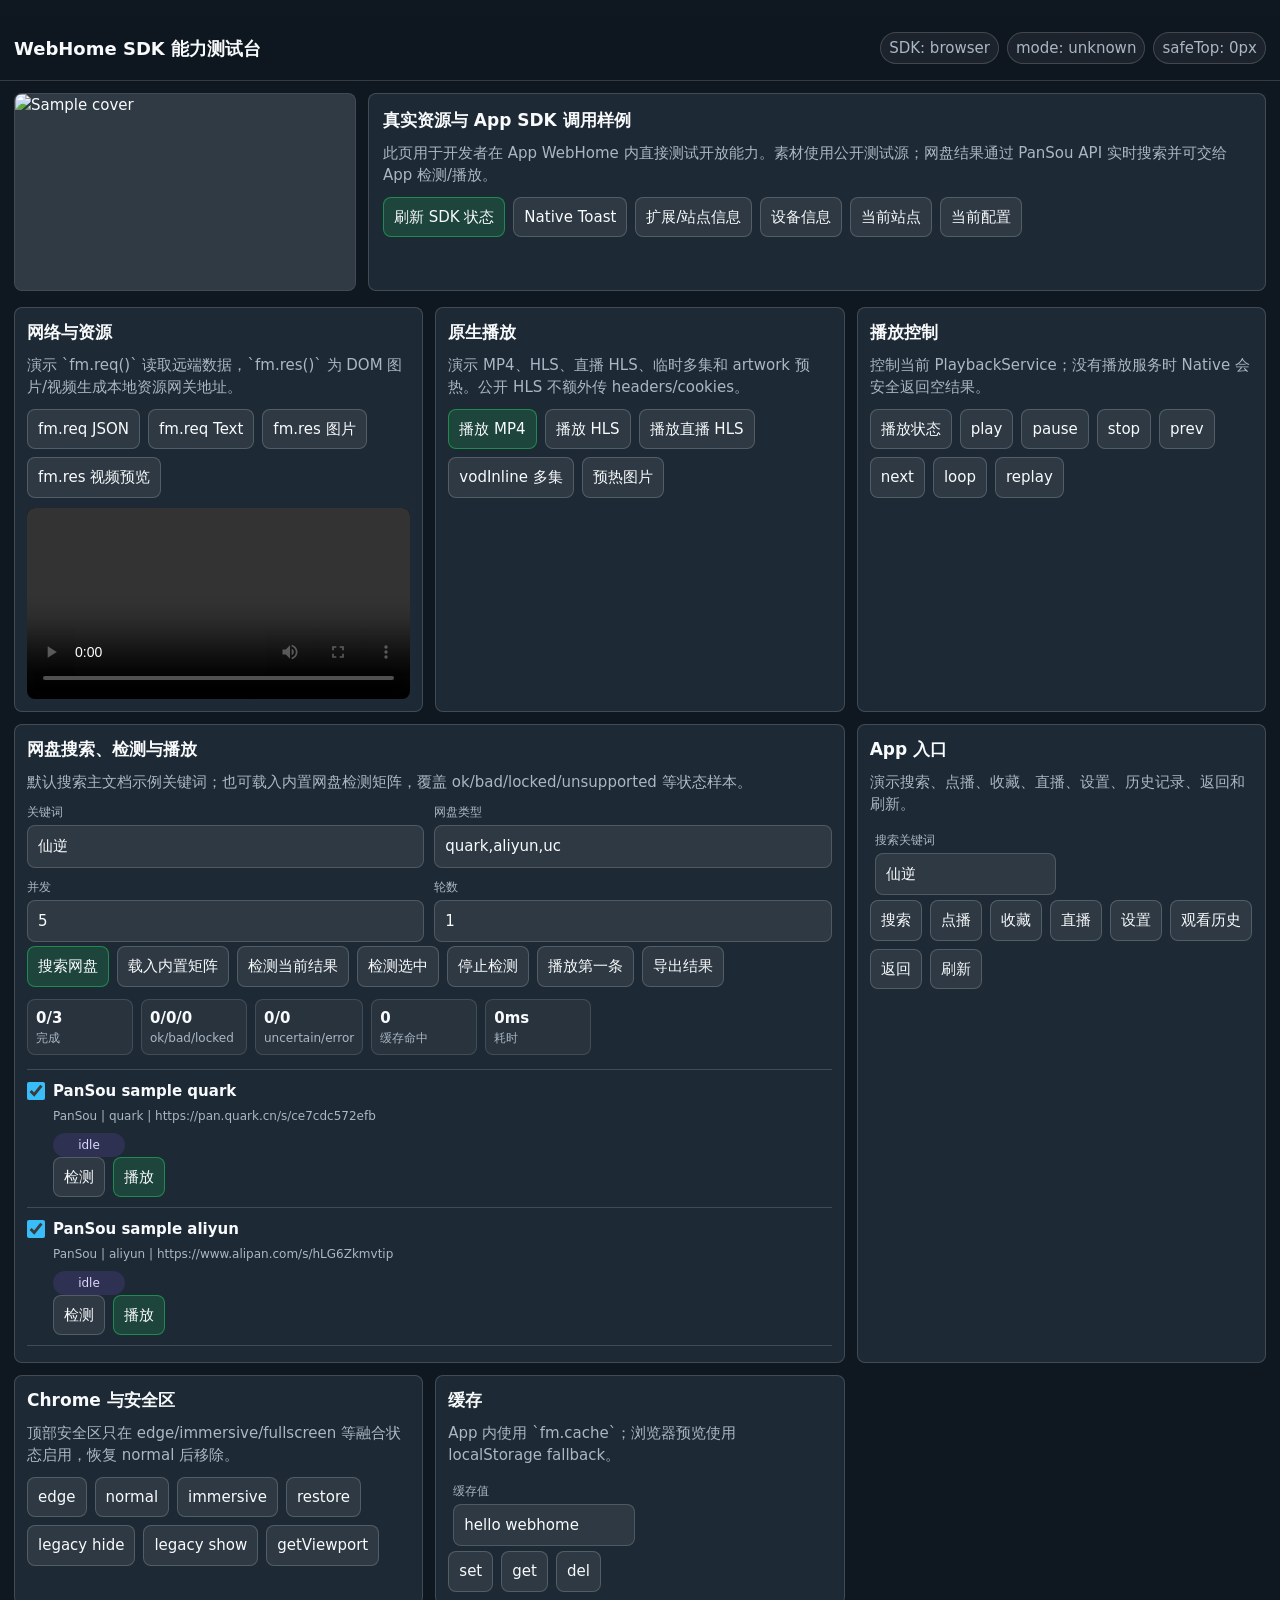
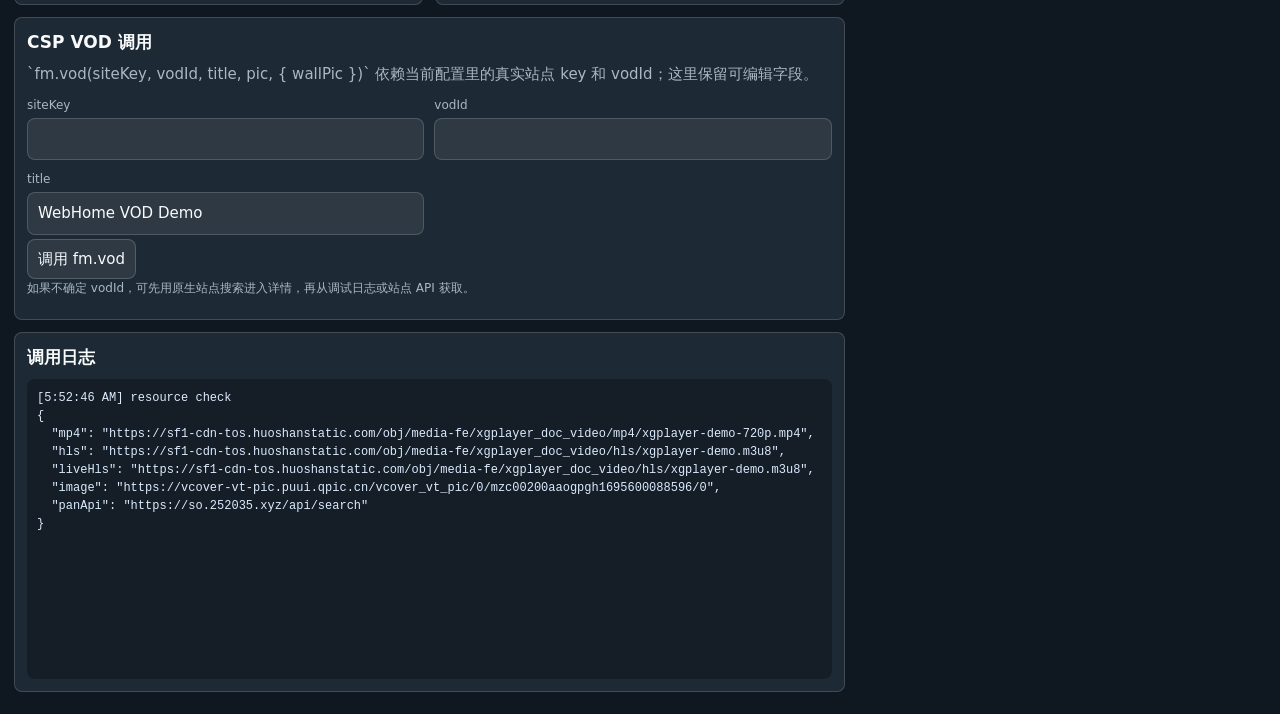
==== commit c9d96ef5: "Tighten base source gate and make demo redaction syntax-safe" ====
--- a/webhome-devkit/templates/homepages/app-capabilities-showcase.html
+++ b/webhome-devkit/templates/homepages/app-capabilities-showcase.html
@@ -618,7 +618,7 @@
           { group: "阿里云", type: "aliyun", url: "https://www.aliyundrive.com/s/hz1HHxhahsE", title: "aliyundrive 公开分享" },
           { group: "阿里云", type: "aliyun", url: "https://www.alipan.com/s/QbaHJ71QjV1", title: "alipan 公开分享" },
           { group: "阿里云", type: "aliyun", url: "https://www.alipan.com/s/GMrv1QCZhNB", title: "alipan 带提取码" },
-          { group: "115", type: "115", url: "https://115cdn.com/s/swh88n13z72?password=r9b2#", password: "", title: "115 带访问码" },
+          { group: "115", type: "115", url: "https://115cdn.com/s/swh88n13z72?password=#", password: "", title: "115 带访问码" },
           { group: "115", type: "115", url: "https://115.com/s/sw313r03zx1", title: "115 失效/违规样本" },
           { group: "夸克", type: "quark", url: "https://pan.quark.cn/s/9803af406f13", title: "夸克公开分享" },
           { group: "夸克", type: "quark", url: "https://pan.quark.cn/s/f161a5364657", title: "夸克提取码样本" },
@@ -629,8 +629,8 @@
           { group: "天翼", type: "tianyi", url: "https://cloud.189.cn/t/viy2quQzMBne", title: "天翼公开分享" },
           { group: "天翼", type: "tianyi", url: "https://cloud.189.cn/web/share?code=UfUjiiFRbymq", title: "天翼带密码长链接" },
           { group: "天翼", type: "tianyi", url: "https://cloud.189.cn/t/notexist", title: "天翼不存在样本" },
-          { group: "百度", type: "baidu", url: "https://pan.baidu.com/s/1rIcc6X7D3rVzNSqivsRejw?pwd=0w0j", password: "", title: "百度带提取码分享" },
-          { group: "百度", type: "baidu", url: "https://pan.baidu.com/s/1TMhfQ5yNnlPPSGbw4RQ-LA?pwd=6j77", password: "", title: "百度提取码样本" },
+          { group: "百度", type: "baidu", url: "https://pan.baidu.com/s/1rIcc6X7D3rVzNSqivsRejw?pwd=", password: "", title: "百度带提取码分享" },
+          { group: "百度", type: "baidu", url: "https://pan.baidu.com/s/1TMhfQ5yNnlPPSGbw4RQ-LA?pwd=", password: "", title: "百度提取码样本" },
           { group: "百度", type: "baidu", url: "https://pan.baidu.com/s/1notexist", title: "百度不存在样本" }
         ]
       };
@@ -888,7 +888,7 @@
             + '<input type="checkbox" data-pan-select="' + index + '"' + (item.selected ? " checked" : "") + '>'
             + '<div class="result-main">'
             + '<div class="result-title">' + escapeHtml(item.title || item.note || item.url) + '</div>'
-            + '<div class="result-url">' + escapeHtml(item.group + " | " + item.type + " | " + item.url + (item.password ? " | pwd: """)) + '</div>'
+            + '<div class="result-url">' + escapeHtml(item.group + " | " + item.type + " | " + item.url + (item.password ? " | pwd: " + item.password : "")) + '</div>'
             + '<span class="badge ' + escapeHtml(item.state) + '">' + escapeHtml(item.state) + '</span> '
             + '<span class="note">' + escapeHtml((item.cache_hit ? "cache hit · " : "") + (item.elapsed ? item.elapsed + "ms · " : "") + (item.error || item.summary || "")) + '</span>'
             + '<div class="actions">'
